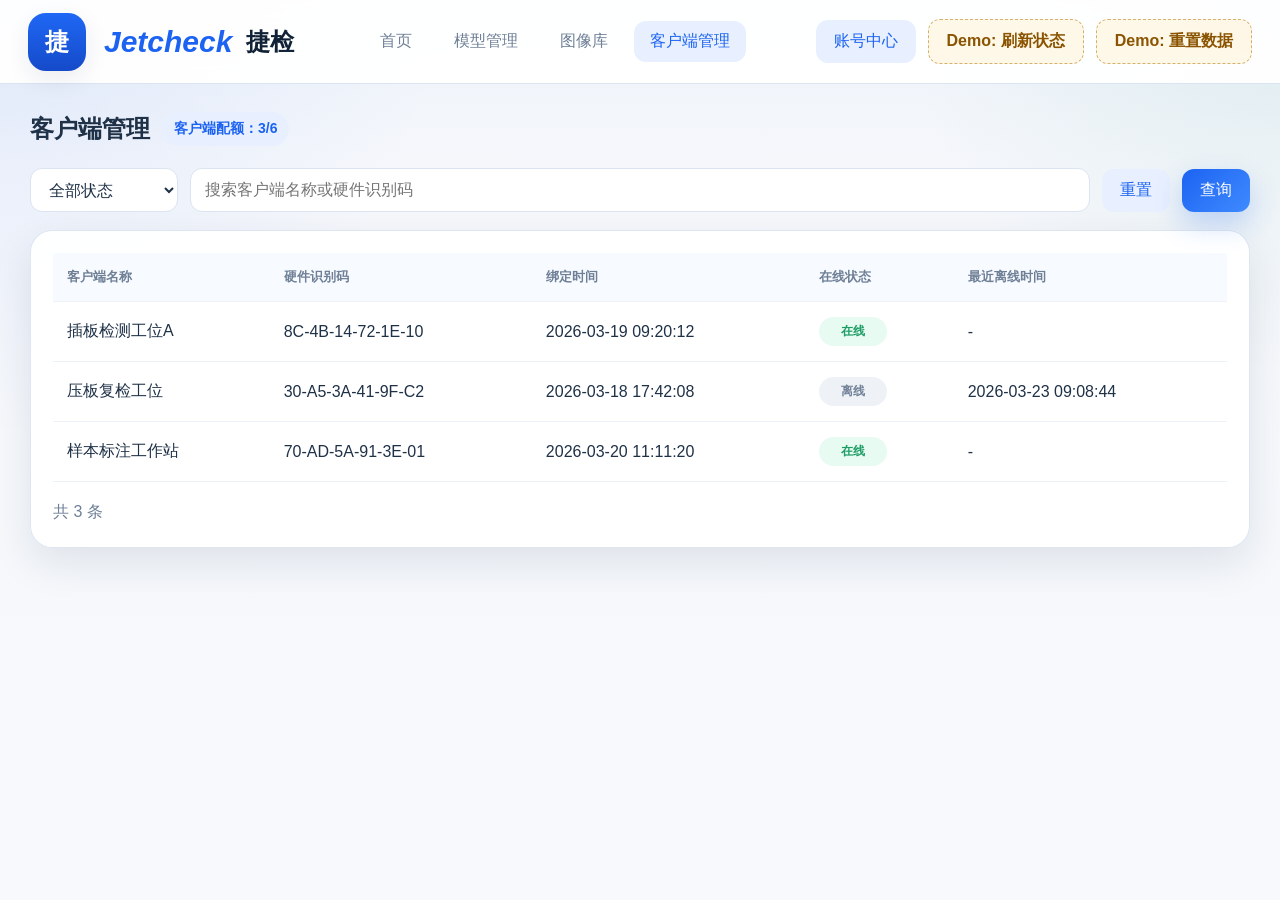
==== workspaces/product-v1_3-dev/demo/platform.html @ de79cc1e "init pages deploy" ====
<!DOCTYPE html>
<html lang="zh-CN">
  <head>
    <meta charset="UTF-8" />
    <meta name="viewport" content="width=device-width, initial-scale=1.0" />
    <title>JetCheck 平台端</title>
    <link rel="stylesheet" href="./styles.css" />
  </head>
  <body class="platform-body">
    <div class="app-shell platform-shell">
      <header class="platform-topbar">
        <div class="platform-topbar-left">
          <div class="platform-mark">捷</div>
          <div class="brand">
            <div class="brand-logo">Jetcheck</div>
            <div class="brand-name">捷检</div>
          </div>
        </div>
        <nav class="platform-main-nav">
          <button class="top-nav-item">首页</button>
          <button class="top-nav-item">模型管理</button>
          <button class="top-nav-item">图像库</button>
          <button class="top-nav-item is-active">客户端管理</button>
        </nav>
        <div class="topbar-actions">
          <button class="secondary-btn" id="openAccountCenterBtn">账号中心</button>
          <button class="demo-btn" id="refreshPlatformBtn">Demo: 刷新状态</button>
          <button class="demo-btn" id="resetPlatformDemo">Demo: 重置数据</button>
        </div>
      </header>

      <main class="platform-main">
        <section class="page-header">
          <div class="page-title-inline">
            <h1>客户端管理</h1>
            <span class="inline-metric" id="platformQuotaText">客户端配额：0/0</span>
          </div>
        </section>

        <div id="platformStatusBanner"></div>

        <div class="toolbar-row toolbar-row-wrap">
          <div class="toolbar-left">
            <select id="platformStatusFilter">
              <option value="all">全部状态</option>
              <option value="在线">在线</option>
              <option value="离线">离线</option>
            </select>
            <input id="platformKeywordInput" type="text" placeholder="搜索客户端名称或硬件识别码" />
          </div>
          <div class="toolbar-right">
            <button class="secondary-btn" id="resetPlatformFilters">重置</button>
            <button class="primary-btn" id="runPlatformFilters">查询</button>
          </div>
        </div>

        <div class="card">
          <table>
            <thead>
              <tr>
                <th>客户端名称</th>
                <th>硬件识别码</th>
                <th>绑定时间</th>
                <th>在线状态</th>
                <th>最近离线时间</th>
              </tr>
            </thead>
            <tbody id="platformClientTableBody"></tbody>
          </table>
          <div class="empty-state" id="platformClientEmpty" hidden>没有符合当前筛选条件的客户端记录</div>
          <div class="table-footer">
            <span class="muted" id="platformPaginationText">共 0 条</span>
          </div>
        </div>
      </main>
    </div>

    <div class="modal-backdrop" id="platformModalBackdrop" hidden></div>

    <div class="modal" id="accountCenterModal" hidden>
      <div class="modal-header">
        <h3>账号中心</h3>
        <button class="icon-btn" id="closeAccountCenterModal">×</button>
      </div>
      <div class="modal-body">
        <div class="card">
          <div class="section-head section-head-tight">
            <div>
              <h4>账号信息</h4>
            </div>
          </div>
          <div class="form-grid double-column">
            <label class="field">
              <span>登录手机号</span>
              <input id="accountMobileInput" type="text" placeholder="请输入手机号" />
            </label>
            <label class="field">
              <span>联系人</span>
              <input id="accountContactNameInput" type="text" placeholder="请输入联系人姓名" />
            </label>
          </div>
          <div class="divider"></div>
          <div class="form-grid single-column">
            <label class="field">
              <span>登录密码</span>
              <input id="accountPasswordInput" type="text" placeholder="请输入登录密码" />
            </label>
          </div>
        </div>

        <div class="card">
          <div class="section-head section-head-tight">
            <div>
              <h4>企业信息</h4>
            </div>
          </div>
          <div class="form-grid single-column">
            <label class="field">
              <span>企业名称</span>
              <input id="accountCompanyNameInput" type="text" placeholder="请输入企业名称" />
            </label>
          </div>
        </div>
      </div>
      <div class="modal-footer">
        <button class="secondary-btn" id="cancelAccountCenterBtn">取消</button>
        <button class="primary-btn" id="saveAccountCenterBtn">保存</button>
      </div>
    </div>

    <div class="toast-stack" id="toastStack"></div>

    <script src="./shared.js"></script>
    <script src="./platform.js"></script>
  </body>
</html>
---- workspaces/product-v1_3-dev/demo/styles.css ----
:root {
  --bg: #f4f7fb;
  --bg-soft: #eef3fb;
  --panel: #ffffff;
  --panel-soft: #f8fbff;
  --line: #dbe4f0;
  --line-strong: #c8d4e5;
  --text: #1f3147;
  --muted: #6e7f96;
  --primary: #1c63f2;
  --primary-dark: #1449c8;
  --primary-soft: #e8f0ff;
  --success: #1f9d67;
  --success-soft: #e8fbf2;
  --warning: #d38a1f;
  --warning-soft: #fff5e5;
  --danger: #d84d3a;
  --danger-soft: #fff0eb;
  --ink-strong: #112136;
  --shadow-lg: 0 28px 72px rgba(21, 39, 70, 0.14);
  --shadow-md: 0 16px 40px rgba(21, 39, 70, 0.1);
  --shadow-sm: 0 8px 24px rgba(21, 39, 70, 0.08);
  --radius-xl: 28px;
  --radius-lg: 22px;
  --radius-md: 16px;
  --radius-sm: 12px;
  --transition: 0.18s ease;
  font-family: "PingFang SC", "Microsoft YaHei", "Source Han Sans SC", sans-serif;
}

* {
  box-sizing: border-box;
}

html,
body {
  margin: 0;
  min-height: 100%;
}

body {
  color: var(--text);
  background:
    radial-gradient(circle at top left, rgba(28, 99, 242, 0.08), transparent 28%),
    radial-gradient(circle at top right, rgba(18, 140, 120, 0.08), transparent 24%),
    linear-gradient(180deg, #edf3fa 0%, #f5f7fb 18%, #f7f9fc 100%);
}

button,
input,
select,
textarea {
  font: inherit;
}

button {
  transition: transform var(--transition), box-shadow var(--transition), opacity var(--transition), border-color var(--transition), background var(--transition);
}

button:not([disabled]) {
  cursor: pointer;
}

button:not([disabled]):hover {
  transform: translateY(-1px);
}

input,
select,
textarea {
  width: 100%;
  border: 1px solid var(--line);
  border-radius: var(--radius-sm);
  background: var(--panel);
  color: var(--text);
}

input[type="checkbox"],
input[type="radio"] {
  width: auto;
  height: auto;
}

input,
select {
  height: 44px;
  padding: 0 14px;
}

textarea {
  min-height: 110px;
  padding: 12px 14px;
  resize: vertical;
}

a {
  color: inherit;
}

h1,
h2,
h3,
h4,
p {
  margin: 0;
}

table {
  width: 100%;
  border-collapse: collapse;
}

th,
td {
  text-align: left;
  padding: 15px 14px;
  border-bottom: 1px solid #edf2f8;
  vertical-align: middle;
}

thead th {
  color: var(--muted);
  background: #f7faff;
  font-size: 13px;
  font-weight: 700;
}

[hidden] {
  display: none !important;
}

.client-body,
.platform-body {
  min-height: 100vh;
}

.muted,
.helper-text,
.page-desc,
.hero-desc {
  color: var(--muted);
  line-height: 1.7;
}

.eyebrow {
  margin-bottom: 8px;
  color: var(--primary);
  font-size: 12px;
  font-weight: 800;
  letter-spacing: 0.12em;
  text-transform: uppercase;
}

.eyebrow-light {
  color: rgba(255, 255, 255, 0.76);
}

.brand {
  display: flex;
  align-items: center;
  gap: 14px;
}

.brand-logo {
  font-size: 30px;
  font-style: italic;
  font-weight: 800;
  color: var(--primary);
}

.brand-name {
  font-size: 24px;
  font-weight: 800;
  color: var(--ink-strong);
}

.brand-light .brand-logo,
.brand-light .brand-name {
  color: #fff;
}

.primary-btn,
.secondary-btn,
.ghost-btn,
.demo-btn,
.danger-btn,
.status-pill,
.top-nav-item,
.nav-item,
.sub-tab,
.settings-tab,
.wizard-step,
.tool-action-btn,
.table-btn {
  border: none;
  border-radius: var(--radius-sm);
}

.primary-btn,
.secondary-btn,
.ghost-btn,
.demo-btn,
.danger-btn,
.status-pill {
  padding: 11px 18px;
}

.primary-btn {
  color: #fff;
  background: linear-gradient(135deg, var(--primary) 0%, #3f8bff 100%);
  box-shadow: 0 12px 28px rgba(28, 99, 242, 0.24);
}

.secondary-btn {
  color: var(--primary);
  background: var(--primary-soft);
}

.ghost-btn {
  color: var(--text);
  background: transparent;
  border: 1px solid var(--line);
}

.demo-btn {
  color: #8a5400;
  background: rgba(255, 205, 92, 0.14);
  border: 1px dashed rgba(186, 126, 16, 0.58);
  font-weight: 700;
  box-shadow: none;
  white-space: nowrap;
}

.ghost-btn-light {
  color: #fff;
  border-color: rgba(255, 255, 255, 0.22);
  background: rgba(255, 255, 255, 0.08);
}

.danger-btn {
  color: var(--danger);
  background: var(--danger-soft);
}

.status-pill {
  color: var(--text);
  background: #fff;
  box-shadow: var(--shadow-sm);
}

.primary-btn[disabled],
.secondary-btn[disabled],
.ghost-btn[disabled],
.demo-btn[disabled],
.danger-btn[disabled],
.status-pill[disabled],
.tool-action-btn[disabled],
.table-btn[disabled] {
  opacity: 0.48;
  transform: none;
  cursor: not-allowed;
  box-shadow: none;
}

.app-shell {
  min-height: 100vh;
}

.workspace-layout {
  display: grid;
  grid-template-columns: 132px minmax(0, 1fr);
  min-height: calc(100vh - 84px);
}

.sidebar {
  padding: 26px 14px;
  display: flex;
  flex-direction: column;
  gap: 12px;
}

.client-sidebar {
  background: linear-gradient(180deg, #153f97 0%, #1d56c9 60%, #1e64f2 100%);
}

.sidebar-demo-panel {
  display: flex;
  flex-direction: column;
  gap: 10px;
  margin-top: auto;
  padding-top: 18px;
  border-top: 1px dashed rgba(255, 255, 255, 0.18);
}

.sidebar-demo-panel .demo-btn {
  width: 100%;
  padding: 10px 12px;
  font-size: 12px;
  line-height: 1.4;
  text-align: left;
  white-space: normal;
}

.nav-item {
  padding: 16px 12px;
  text-align: center;
  font-weight: 700;
  color: rgba(255, 255, 255, 0.85);
  background: rgba(255, 255, 255, 0.08);
}

.nav-item.is-active {
  background: #fff;
  color: var(--primary);
  box-shadow: var(--shadow-sm);
}

.page-shell {
  padding: 30px 30px 36px;
  overflow: auto;
}

.page {
  display: none;
}

.page.is-active {
  display: block;
}

.page-header,
.section-head {
  display: flex;
  align-items: flex-start;
  justify-content: space-between;
  gap: 18px;
}

.page-header {
  margin-bottom: 22px;
}

.page-title-inline {
  display: flex;
  align-items: center;
  flex-wrap: wrap;
  gap: 12px;
}

.runtime-page-title {
  gap: 14px;
}

.runtime-page-title h1 {
  margin: 0;
}

.runtime-mode-text {
  font-size: 14px;
  font-weight: 700;
  color: var(--muted);
}

.section-head {
  margin-bottom: 18px;
}

.section-head-tight {
  margin-bottom: 14px;
}

.toolbar-row,
.toolbar-left,
.toolbar-right,
.topbar-actions,
.wizard-footer,
.wizard-footer-right,
.login-actions {
  display: flex;
  gap: 12px;
  align-items: center;
}

.toolbar-row {
  justify-content: space-between;
  margin-bottom: 18px;
}

.toolbar-row-wrap {
  flex-wrap: wrap;
}

.toolbar-range {
  display: flex;
  align-items: center;
  gap: 8px;
  flex: 0 1 auto;
}

.toolbar-range span {
  color: var(--muted);
  font-size: 14px;
  white-space: nowrap;
}

.toolbar-left,
.toolbar-right {
  flex-wrap: wrap;
  min-width: 0;
}

.toolbar-left {
  flex: 1 1 auto;
}

.toolbar-right {
  flex: 0 0 auto;
}

.toolbar-left input,
.toolbar-left select {
  min-width: 0;
  flex: 0 1 152px;
}

.toolbar-right button {
  white-space: nowrap;
}

#platformKeywordInput,
#cameraKeywordInput,
#recordKeywordInput,
#recordStartTimeInput,
#recordEndTimeInput,
#cameraDiscoveryKeyword,
#localModelKeywordFilter,
#selectorModelKeywordFilter,
#cloudModelKeywordFilter {
  flex: 1 1 220px;
  min-width: 180px;
}

#recordStartTimeInput,
#recordEndTimeInput {
  flex: 0 1 196px;
  min-width: 196px;
}

#platformStatusFilter,
#cameraVendorFilter,
#recordToolFilter,
#recordBusinessFilter,
#recordSuspiciousFilter,
#localSceneFilter,
#cloudSceneFilter {
  flex: 0 1 148px;
}

.card {
  padding: 22px;
  border: 1px solid rgba(219, 228, 240, 0.92);
  border-radius: var(--radius-lg);
  background: rgba(255, 255, 255, 0.94);
  box-shadow: var(--shadow-md);
}

.capture-config-card {
  max-width: 860px;
}

.capture-action-row {
  margin-top: 18px;
  display: flex;
  justify-content: flex-end;
}

.capture-runtime-card {
  min-height: 420px;
}

.summary-grid {
  display: grid;
  grid-template-columns: repeat(2, minmax(0, 1fr));
  gap: 16px;
  margin-bottom: 18px;
}

.summary-card {
  padding: 18px 20px;
  display: flex;
  flex-direction: column;
  gap: 18px;
  min-height: 156px;
  border-radius: 20px;
  background: linear-gradient(135deg, #f7fbff 0%, #ffffff 100%);
  border: 1px solid #d9e4f5;
  box-shadow: var(--shadow-sm);
}

.summary-card-body {
  display: flex;
  flex-direction: column;
}

.summary-label {
  display: block;
  margin-bottom: 10px;
  color: var(--muted);
  font-size: 13px;
}

.summary-value {
  display: block;
  font-size: 30px;
  font-weight: 800;
  color: var(--ink-strong);
}

.summary-meta {
  display: block;
  margin-top: 8px;
  color: var(--muted);
  font-size: 13px;
  line-height: 1.6;
}

.summary-card-actions {
  margin-top: auto;
  display: flex;
  justify-content: flex-end;
}

.summary-action-btn {
  padding: 10px 16px;
}

.banner {
  padding: 14px 16px;
  border-radius: var(--radius-md);
  border: 1px solid transparent;
  line-height: 1.7;
}

.banner + .banner {
  margin-top: 10px;
}

.banner-neutral {
  color: var(--text);
  background: #f3f6fb;
  border-color: #dde5f0;
}

.banner-warning {
  color: var(--warning);
  background: var(--warning-soft);
  border-color: #f4dab2;
}

.banner-danger {
  color: var(--danger);
  background: var(--danger-soft);
  border-color: #f4cfc7;
}

.banner-success {
  color: var(--success);
  background: var(--success-soft);
  border-color: #bfe8d4;
}

.banner-primary {
  color: var(--primary);
  background: var(--primary-soft);
  border-color: #c8dafc;
}

.meta-list {
  display: grid;
  grid-template-columns: 140px 1fr;
  row-gap: 12px;
  column-gap: 16px;
}

.compact-meta {
  margin-top: 22px;
  grid-template-columns: 100px 1fr;
}

.field {
  display: flex;
  flex-direction: column;
  gap: 8px;
}

.field > span {
  font-size: 14px;
  font-weight: 700;
}

.form-grid {
  display: grid;
  gap: 16px 18px;
}

.single-column {
  grid-template-columns: 1fr;
}

.double-column {
  grid-template-columns: repeat(2, minmax(0, 1fr));
}

.error-text {
  color: var(--danger);
  line-height: 1.6;
}

.divider {
  height: 1px;
  margin: 18px 0;
  background: #edf2f8;
}

.empty-state {
  padding: 40px 18px;
  text-align: center;
  color: var(--muted);
  line-height: 1.7;
}

.table-footer {
  display: flex;
  align-items: center;
  justify-content: space-between;
  gap: 12px;
  padding-top: 16px;
}

.pagination-summary {
  color: var(--muted);
}

.pagination-controls {
  display: flex;
  align-items: center;
  justify-content: flex-end;
  flex-wrap: wrap;
  gap: 8px;
}

.page-btn {
  appearance: none;
  min-width: 38px;
  height: 38px;
  padding: 0 12px;
  border: 1px solid #d8e2ef;
  border-radius: 12px;
  background: #fff;
  color: var(--text);
  font-weight: 700;
  cursor: pointer;
}

.page-btn:hover:not(:disabled) {
  border-color: #b8cceb;
  background: #f6f9ff;
}

.page-btn.is-active {
  border-color: rgba(28, 99, 242, 0.28);
  background: #edf4ff;
  color: var(--primary);
}

.page-btn:disabled {
  color: #9aacbf;
  background: #f5f7fb;
  cursor: not-allowed;
}

.pagination-ellipsis {
  color: var(--muted);
  padding: 0 4px;
}

.status-badge {
  display: inline-flex;
  align-items: center;
  justify-content: center;
  gap: 6px;
  min-width: 68px;
  padding: 6px 12px;
  border-radius: 999px;
  font-size: 12px;
  font-weight: 800;
  background: #eef3fb;
  color: var(--text);
}

.reference-status {
  font-size: 13px;
  font-weight: 700;
}

.reference-status.is-referenced {
  color: var(--primary);
}

.reference-status.is-idle {
  color: var(--muted);
}

.status-online {
  color: var(--success);
  background: var(--success-soft);
}

.status-offline {
  color: #708097;
  background: #eef2f7;
}

.status-pending {
  color: var(--warning);
  background: var(--warning-soft);
}

.status-danger {
  color: var(--danger);
  background: var(--danger-soft);
}

.status-primary {
  color: var(--primary);
  background: var(--primary-soft);
}

.login-shell {
  display: grid;
  grid-template-columns: minmax(0, 1.3fr) 460px;
  min-height: 100vh;
}

.login-hero {
  padding: 54px 56px;
  display: flex;
  flex-direction: column;
  gap: 46px;
  color: #fff;
  background:
    radial-gradient(circle at 18% 18%, rgba(255, 255, 255, 0.12), transparent 26%),
    radial-gradient(circle at 78% 28%, rgba(80, 196, 168, 0.22), transparent 24%),
    linear-gradient(135deg, #132f72 0%, #1951bb 48%, #1f74f0 100%);
}

.login-copy {
  max-width: 720px;
  margin-top: auto;
}

.demo-panel-label {
  font-size: 12px;
  font-weight: 800;
  letter-spacing: 0.08em;
}

.demo-panel-label-light {
  color: rgba(255, 255, 255, 0.76);
}

.login-demo-panel {
  display: flex;
  flex-direction: column;
  align-items: flex-start;
  gap: 12px;
  max-width: 220px;
}

.demo-btn.is-active {
  color: #fff0cf;
  background: rgba(255, 205, 92, 0.24);
  border-color: rgba(255, 218, 144, 0.76);
}

.login-panel {
  display: grid;
  place-items: center;
  padding: 28px;
}

.login-card {
  width: 100%;
  max-width: 380px;
  padding: 30px 28px;
  border-radius: var(--radius-xl);
  background: rgba(255, 255, 255, 0.96);
  box-shadow: var(--shadow-lg);
}

.login-card h2 {
  font-size: 36px;
}

.login-text-hint {
  margin: 14px 0 0;
  color: var(--muted);
  font-size: 14px;
  line-height: 1.6;
}

.client-topbar,
.platform-topbar {
  height: 84px;
  padding: 0 28px;
  display: flex;
  align-items: center;
  justify-content: space-between;
  gap: 18px;
}

.client-topbar {
  color: #fff;
  background: linear-gradient(90deg, #0f3e96 0%, #1851c6 42%, #1f74f0 100%);
  box-shadow: 0 12px 30px rgba(15, 61, 149, 0.22);
}

.client-topbar-main {
  min-width: 0;
  display: flex;
  align-items: center;
  gap: 18px;
  flex: 1 1 auto;
}

.client-topbar-alerts {
  min-width: 0;
  display: flex;
  align-items: center;
  gap: 8px;
  flex-wrap: wrap;
}

.client-topbar-alerts:empty {
  display: none;
}

.topbar-company {
  min-width: 0;
  margin-left: auto;
  color: rgba(255, 255, 255, 0.92);
  font-weight: 700;
  text-align: right;
  white-space: nowrap;
}

.topbar-inline-alert {
  display: inline-flex;
  align-items: center;
  gap: 10px;
  max-width: 360px;
  padding: 7px 12px;
  border-radius: 999px;
  font-size: 13px;
  font-weight: 700;
  line-height: 1.4;
  white-space: nowrap;
}

.topbar-inline-alert-action {
  padding: 0;
  border: none;
  background: transparent;
  color: inherit;
  font-size: 12px;
  font-weight: 800;
  text-decoration: underline;
  text-underline-offset: 2px;
  opacity: 0.92;
}

.topbar-inline-alert-warning {
  color: #ffe2a8;
  background: rgba(255, 191, 93, 0.18);
}

.topbar-inline-alert-danger {
  color: #ffd1c8;
  background: rgba(216, 77, 58, 0.2);
}

.topbar-inline-alert-neutral {
  color: rgba(255, 255, 255, 0.88);
  background: rgba(255, 255, 255, 0.12);
}

.client-network-status {
  display: inline-flex;
  align-items: center;
  gap: 8px;
  font-weight: 700;
  white-space: nowrap;
}

.client-network-status::before {
  content: "";
  width: 8px;
  height: 8px;
  border-radius: 50%;
  background: currentColor;
}

.client-network-status.is-online {
  color: #c9ffe2;
  background: transparent;
}

.client-network-status.is-offline {
  color: rgba(255, 255, 255, 0.7);
  background: transparent;
}

.topbar-icon-btn {
  width: 40px;
  height: 40px;
  display: grid;
  place-items: center;
  padding: 0;
  border: 1px solid rgba(255, 255, 255, 0.2);
  border-radius: 12px;
  color: #fff;
  background: rgba(255, 255, 255, 0.08);
}

.topbar-icon-btn svg {
  width: 18px;
  height: 18px;
  stroke: currentColor;
  stroke-width: 1.8;
  fill: none;
}

.client-topbar .demo-btn {
  color: #ffe5ab;
  background: rgba(255, 205, 92, 0.1);
  border-color: rgba(255, 205, 92, 0.46);
}

.platform-shell {
  background: transparent;
}

.platform-topbar {
  border-bottom: 1px solid rgba(215, 225, 240, 0.9);
  background: rgba(255, 255, 255, 0.94);
  backdrop-filter: blur(10px);
}

.platform-topbar-left {
  display: flex;
  align-items: center;
  gap: 18px;
}

.platform-mark {
  width: 58px;
  height: 58px;
  display: grid;
  place-items: center;
  border-radius: 18px;
  background: linear-gradient(180deg, #1f67f5 0%, #154ac9 100%);
  color: #fff;
  font-size: 24px;
  font-weight: 800;
  box-shadow: var(--shadow-sm);
}

.platform-main-nav {
  display: flex;
  align-items: center;
  gap: 10px;
}

.top-nav-item {
  padding: 10px 16px;
  color: var(--muted);
  background: transparent;
}

.top-nav-item.is-active {
  color: var(--primary);
  background: var(--primary-soft);
}

.platform-main {
  padding: 28px 30px 36px;
}

.inline-metric {
  display: inline-flex;
  align-items: center;
  padding: 8px 12px;
  border-radius: 999px;
  color: var(--primary);
  background: var(--primary-soft);
  font-size: 14px;
  font-weight: 700;
}

.section-head-actions {
  display: flex;
  align-items: center;
  gap: 10px;
}

.tool-card-grid {
  display: grid;
  grid-template-columns: repeat(3, minmax(0, 1fr));
  gap: 18px;
}

.tool-card {
  display: flex;
  flex-direction: column;
  position: relative;
  min-height: 220px;
  padding: 24px;
  color: #fff;
  border-radius: 24px;
  overflow: hidden;
  box-shadow: var(--shadow-md);
  text-decoration: none;
  cursor: pointer;
}

.tool-card::after {
  content: "";
  position: absolute;
  inset: auto -24px -30px auto;
  width: 150px;
  height: 150px;
  border-radius: 50%;
  background: rgba(255, 255, 255, 0.16);
}

.tone-blue {
  background: linear-gradient(135deg, #2b84ff 0%, #63aaff 100%);
}

.tone-green {
  background: linear-gradient(135deg, #28a869 0%, #56cb8c 100%);
}

.tone-orange {
  background: linear-gradient(135deg, #ff9832 0%, #ffbf63 100%);
}

.tone-gray {
  color: #fff;
  background: linear-gradient(135deg, #5d7089 0%, #8498b2 100%);
}

.tool-card-top,
.tool-card-actions,
.subresult-item,
.builder-item,
.cloud-model-card,
.cloud-version-row,
.record-sub-card,
.camera-row-actions {
  display: flex;
  align-items: flex-start;
  justify-content: space-between;
  gap: 12px;
}

.tool-card-top {
  position: relative;
  z-index: 1;
  justify-content: flex-end;
}

.tool-card h3 {
  position: relative;
  z-index: 1;
  margin-top: 18px;
  font-size: 24px;
}

.tool-card-actions {
  position: relative;
  z-index: 1;
  margin-top: auto;
  justify-content: flex-end;
}

.tool-card-runtime-row {
  position: relative;
  z-index: 1;
  margin-top: auto;
  display: flex;
  align-items: center;
}

.tool-card-runtime-state {
  display: inline-flex;
  align-items: center;
  gap: 8px;
  font-size: 13px;
  font-weight: 800;
  color: rgba(255, 255, 255, 0.92);
}

.tool-card-runtime-state::before {
  content: "";
  width: 8px;
  height: 8px;
  border-radius: 50%;
  background: currentColor;
  box-shadow: 0 0 0 6px rgba(255, 255, 255, 0.12);
}

.tone-gray .tool-card-runtime-state {
  color: #d8ffea;
}

.tool-action-btn,
.table-btn {
  padding: 8px 12px;
  font-size: 13px;
  font-weight: 700;
  color: var(--text);
  background: rgba(255, 255, 255, 0.16);
}

.tone-gray .tool-action-btn {
  background: rgba(255, 255, 255, 0.2);
  color: #fff;
}

.table-btn {
  background: #eff4fb;
}

.table-btn-danger {
  color: var(--danger);
  background: var(--danger-soft);
}

.table-btn-primary {
  color: var(--primary);
  background: var(--primary-soft);
}

.table-btn-neutral {
  color: var(--text);
  background: #f1f4f8;
}

.row-selected td {
  background: #edf4ff;
}

.tool-create-card {
  display: grid;
  place-items: center;
  min-height: 220px;
  border-radius: 24px;
  color: var(--primary);
  background: linear-gradient(135deg, #f8fbff 0%, #ffffff 100%);
  border: 2px dashed #d2deef;
  box-shadow: none;
  font-size: 22px;
  font-weight: 800;
}

.wizard-steps {
  display: grid;
  grid-template-columns: repeat(3, minmax(0, 1fr));
  gap: 12px;
  margin-bottom: 18px;
}

.wizard-step {
  padding: 14px 16px;
  color: var(--muted);
  background: #f2f5fa;
  font-weight: 800;
}

.wizard-step.is-active {
  color: var(--primary);
  background: var(--primary-soft);
  box-shadow: inset 0 0 0 1px rgba(28, 99, 242, 0.12);
}

.wizard-step.is-invalid {
  position: relative;
  color: var(--danger);
  background: #fff2ef;
  box-shadow: inset 0 0 0 1px rgba(208, 70, 53, 0.22);
}

.wizard-step.is-invalid::after {
  content: "!";
  position: absolute;
  top: 8px;
  right: 10px;
  width: 16px;
  height: 16px;
  border-radius: 999px;
  display: grid;
  place-items: center;
  color: #fff;
  font-size: 12px;
  font-weight: 800;
  background: var(--danger);
}

.wizard-step.is-active.is-invalid {
  color: var(--danger);
  background: #ffe9e4;
  box-shadow: inset 0 0 0 1px rgba(208, 70, 53, 0.28);
}

.builder-body {
  min-height: 360px;
}

.builder-list {
  display: flex;
  flex-direction: column;
  gap: 16px;
}

.builder-item {
  gap: 16px;
  padding: 18px;
  border-radius: 18px;
  border: 1px solid #dde7f2;
  background: #fbfdff;
}

.builder-thumb {
  flex: 0 0 160px;
}

.builder-thumb-sample {
  display: flex;
  align-items: stretch;
}

.sample-preview-frame {
  position: relative;
  min-height: 180px;
  overflow: hidden;
  border-radius: 16px;
  border: 1px solid #d9e4f1;
  background: #f7fbff;
}

.sample-preview-frame.is-compact {
  min-height: 120px;
  width: 100%;
}

.sample-preview-frame img {
  width: 100%;
  height: 100%;
  display: block;
  object-fit: cover;
}

.sample-preview-frame.is-placeholder {
  display: flex;
  align-items: center;
  justify-content: center;
  padding: 18px;
  color: var(--muted);
  text-align: center;
  background:
    linear-gradient(180deg, rgba(255, 255, 255, 0.2), rgba(255, 255, 255, 0.08)),
    linear-gradient(135deg, #101a28 0%, #19273d 100%);
}

.sample-preview-grid {
  position: absolute;
  inset: 0;
  background-image:
    linear-gradient(rgba(92, 255, 188, 0.12) 1px, transparent 1px),
    linear-gradient(90deg, rgba(92, 255, 188, 0.12) 1px, transparent 1px);
  background-size: 28px 28px;
  opacity: 0.55;
}

.sample-preview-frame span {
  position: relative;
  z-index: 1;
}

.builder-item-main {
  min-width: 0;
  flex: 1;
}

.builder-item-title {
  display: flex;
  align-items: center;
  gap: 10px;
  margin-bottom: 10px;
}

.builder-item-title strong {
  font-size: 16px;
}

.chip {
  display: inline-flex;
  align-items: center;
  padding: 5px 10px;
  border-radius: 999px;
  background: var(--primary-soft);
  color: var(--primary);
  font-size: 12px;
  font-weight: 800;
}

.builder-meta {
  display: flex;
  flex-wrap: wrap;
  gap: 10px 16px;
  color: var(--muted);
  line-height: 1.7;
}

.builder-actions {
  display: flex;
  align-items: center;
  gap: 10px;
}

.config-error-mark {
  width: 18px;
  height: 18px;
  border-radius: 999px;
  display: grid;
  place-items: center;
  color: #fff;
  font-size: 12px;
  font-weight: 800;
  background: var(--danger);
}

.selection-list {
  display: flex;
  flex-direction: column;
  gap: 12px;
}

.selection-item {
  display: flex;
  align-items: center;
  justify-content: space-between;
  gap: 16px;
  padding: 14px 16px;
  border-radius: 16px;
  border: 1px solid #dde7f2;
  background: #fbfdff;
  cursor: pointer;
}

.selection-item-copy {
  min-width: 0;
  flex: 1;
}

.selection-item-copy strong {
  display: block;
  margin-bottom: 6px;
}

.selection-item-copy p {
  color: var(--muted);
  line-height: 1.6;
}

.selection-item-check {
  flex: 0 0 auto;
  width: 18px;
  height: 18px;
  accent-color: var(--primary);
}

.model-picker-row {
  display: grid;
  grid-template-columns: minmax(0, 1fr) 160px;
  gap: 12px;
  align-items: center;
}

.model-picker-value {
  min-height: 44px;
  display: flex;
  align-items: center;
  padding: 0 14px;
  border: 1px solid var(--line);
  border-radius: var(--radius-sm);
  color: var(--text);
  background: #fbfdff;
}

.builder-sample-card {
  display: flex;
  flex-direction: column;
  gap: 14px;
}

.builder-sample-preview {
  display: flex;
  flex-direction: column;
  gap: 10px;
}

.roi-editor-layout {
  display: flex;
  flex-direction: column;
  gap: 14px;
}

.roi-toolbar {
  display: flex;
  flex-wrap: wrap;
  gap: 10px;
}

.roi-toolbar-group {
  display: flex;
  flex-wrap: wrap;
  gap: 10px;
}

.roi-editor-content {
  display: grid;
  grid-template-columns: minmax(0, 1.2fr) minmax(280px, 0.8fr);
  gap: 16px;
}

.roi-stage-card,
.roi-region-card {
  height: 100%;
}

.roi-stage-shell {
  min-height: 420px;
}

.roi-stage {
  position: relative;
  min-height: 420px;
  height: 100%;
  border-radius: 18px;
  border: 1px solid #d9e4f1;
  background: #f7fbff;
  overflow: hidden;
}

.roi-stage-surface {
  position: relative;
  width: 100%;
  height: 100%;
  min-height: 420px;
  user-select: none;
  cursor: crosshair;
}

.roi-stage-surface img {
  width: 100%;
  height: 100%;
  object-fit: contain;
  display: block;
  background: #0f1724;
}

.roi-stage-surface.is-placeholder {
  cursor: default;
}

.roi-stage-surface.is-placeholder .sample-preview-frame {
  height: 100%;
}

.roi-overlay-layer {
  position: absolute;
  inset: 0;
}

.roi-box {
  position: absolute;
  border: 2px solid #62ffbc;
  background: rgba(98, 255, 188, 0.12);
  border-radius: 12px;
}

.roi-box.is-ignore {
  border-color: #ff8b5c;
  background: rgba(255, 139, 92, 0.14);
}

.roi-box.is-draft {
  border-style: dashed;
}

.roi-box span {
  position: absolute;
  top: 8px;
  left: 8px;
  padding: 3px 8px;
  border-radius: 999px;
  color: #fff;
  font-size: 12px;
  font-weight: 800;
  background: rgba(15, 23, 36, 0.84);
}

.roi-region-list {
  display: flex;
  flex-direction: column;
  gap: 12px;
}

.roi-region-item {
  display: flex;
  align-items: center;
  justify-content: space-between;
  gap: 12px;
  padding: 14px 16px;
  border-radius: 16px;
  border: 1px solid #dde7f2;
  background: #fbfdff;
}

.roi-region-item p {
  margin-top: 4px;
  color: var(--muted);
}

.detect-process-group-list {
  display: flex;
  flex-direction: column;
  gap: 16px;
}

.detect-process-group {
  padding: 16px;
  border-radius: 18px;
  border: 1px solid #dde7f2;
  background: #fbfdff;
}

.detect-process-group-title {
  display: flex;
  align-items: center;
  gap: 12px;
  margin-bottom: 10px;
}

.builder-empty-compact {
  min-height: 0;
  padding: 16px;
}

.detect-selection-list {
  gap: 8px;
}

.detect-selection-item {
  padding: 10px 12px;
  border-radius: 14px;
}

.detect-selection-item .selection-item-copy strong {
  margin-bottom: 2px;
}

.detect-selection-item .selection-item-copy p {
  font-size: 13px;
  line-height: 1.5;
}

.detect-selection-item .selection-item-check {
  width: 20px;
  height: 20px;
}

.detect-selection-item.is-selected {
  border-color: rgba(28, 99, 242, 0.38);
  background: #edf4ff;
  box-shadow: inset 0 0 0 1px rgba(28, 99, 242, 0.08);
}

.builder-empty {
  padding: 28px 20px;
  border: 1px dashed #d8e2ef;
  border-radius: 18px;
  text-align: center;
  color: var(--muted);
  background: #fbfdff;
}

.wizard-footer {
  justify-content: space-between;
  margin-top: 18px;
}

.runtime-grid,
.grid-two,
.settings-layout,
.records-layout {
  display: grid;
  gap: 18px;
}

.runtime-grid {
  grid-template-columns: 320px minmax(0, 1fr) 340px;
  height: calc(100vh - 260px);
  min-height: 0;
  align-items: stretch;
}

#toolRuntimePanel {
  display: flex;
  flex-direction: column;
  min-height: 0;
}

#toolRuntimePanel .runtime-grid {
  flex: 1;
}

.grid-two {
  grid-template-columns: repeat(2, minmax(0, 1fr));
}

.settings-layout {
  grid-template-columns: 220px minmax(0, 1fr);
}

.records-layout {
  grid-template-columns: 1.2fr 1fr;
}

.runtime-left-stack,
.runtime-side-stack {
  display: grid;
  gap: 18px;
  min-height: 0;
}

.runtime-left-stack {
  grid-template-rows: minmax(0, 1fr) minmax(0, 0.62fr);
}

.runtime-side-stack {
  grid-template-rows: repeat(2, minmax(0, 1fr));
}

.runtime-image-card,
.runtime-image-list-card {
  min-height: 0;
  display: flex;
  flex-direction: column;
  overflow: hidden;
}

.runtime-image-main-card {
  min-height: 0;
}

.runtime-primary-card {
  min-height: 0;
  display: flex;
  flex-direction: column;
}

.runtime-tag-card,
.runtime-camera-card {
  min-height: 0;
  display: flex;
  flex-direction: column;
  overflow: hidden;
}

.runtime-stage-shell {
  position: relative;
  flex: 1;
  min-height: 0;
}

.runtime-result-value {
  margin: 22px 0 18px;
  font-size: 64px;
  font-weight: 800;
  line-height: 1;
}

.runtime-cycle-line {
  display: flex;
  align-items: baseline;
  justify-content: space-between;
  gap: 16px;
  padding-top: 14px;
  border-top: 1px solid #edf2f8;
}

.runtime-cycle-line span {
  color: var(--muted);
}

.runtime-cycle-line strong {
  white-space: nowrap;
  font-size: 20px;
}

.runtime-camera-info {
  display: flex;
  flex-direction: column;
  gap: 16px;
}

.runtime-tag-panel {
  display: flex;
  flex-direction: column;
  gap: 14px;
  min-height: 0;
}

.runtime-tag-list {
  display: flex;
  flex-wrap: wrap;
  gap: 10px;
  min-height: 38px;
  align-content: flex-start;
  overflow: auto;
}

.runtime-tag-list.is-empty {
  align-items: center;
}

.runtime-tag-empty {
  color: var(--muted);
}

.runtime-tag-chip {
  display: inline-flex;
  align-items: center;
  gap: 8px;
  padding: 8px 12px;
  border-radius: 999px;
  background: #edf4ff;
  color: var(--primary);
  font-weight: 700;
}

.runtime-tag-remove {
  width: 20px;
  height: 20px;
  min-width: 20px;
  padding: 0;
  border-radius: 999px;
  color: var(--primary);
  background: rgba(63, 126, 255, 0.14);
}

.runtime-tag-editor {
  display: grid;
  grid-template-columns: minmax(0, 1fr) auto;
  gap: 10px;
}

.runtime-tag-editor input {
  min-width: 0;
}

#runtimeTagInfo,
#runtimeCameraInfo {
  min-height: 0;
  overflow: auto;
  padding-right: 4px;
}

.runtime-camera-main {
  display: flex;
  align-items: center;
  justify-content: space-between;
  gap: 12px;
}

.runtime-camera-main strong {
  font-size: 18px;
}

.runtime-camera-meta {
  display: grid;
  grid-template-columns: 72px 1fr;
  gap: 10px 14px;
}

.runtime-camera-empty {
  padding: 16px;
  border-radius: 16px;
  background: #fbfdff;
  border: 1px dashed #d8e2ef;
  color: var(--muted);
}

.runtime-image-toolbar {
  display: flex;
  align-items: center;
  gap: 10px;
}

.subresult-list {
  display: flex;
  flex-direction: column;
  gap: 12px;
}

.subresult-item {
  padding: 14px 16px;
  border-radius: 16px;
  border: 1px solid #dde7f2;
  background: #fbfdff;
}

.subresult-item.is-active {
  border-color: rgba(28, 99, 242, 0.28);
  background: #edf4ff;
}

.subresult-main {
  min-width: 0;
  flex: 1;
}

.subresult-main strong {
  display: block;
  margin-bottom: 6px;
}

.subresult-main p {
  color: var(--muted);
  line-height: 1.6;
}

.subresult-actions {
  display: flex;
  gap: 10px;
  align-items: center;
}

.inspection-stage {
  position: relative;
  min-height: 280px;
  overflow: hidden;
  border-radius: 18px;
  background:
    linear-gradient(180deg, rgba(255, 255, 255, 0.03), rgba(255, 255, 255, 0.01)),
    linear-gradient(135deg, #101a28 0%, #19273d 100%);
}

.inspection-stage-compact {
  min-height: 240px;
  margin-top: 12px;
}

.runtime-image-stage {
  min-height: min(62vh, 620px);
}

.runtime-image-stage-empty {
  display: flex;
  align-items: center;
  justify-content: center;
}

.runtime-image-result-list {
  display: flex;
  flex-direction: column;
  gap: 12px;
  min-height: 0;
  overflow: auto;
  padding-right: 4px;
}

.runtime-image-result-item {
  display: grid;
  grid-template-columns: minmax(0, 1fr) auto;
  gap: 10px;
  align-items: center;
  padding: 10px 12px;
  border: 1px solid #dde7f2;
  border-radius: 18px;
  background: #fbfdff;
}

.runtime-image-result-item.is-active {
  border-color: rgba(28, 99, 242, 0.24);
  background: #edf4ff;
  box-shadow: 0 0 0 3px rgba(63, 126, 255, 0.08);
}

.runtime-image-result-main {
  appearance: none;
  display: flex;
  align-items: center;
  justify-content: space-between;
  gap: 12px;
  padding: 0;
  border: none;
  background: transparent;
  text-align: left;
  cursor: pointer;
}

.runtime-image-result-copy {
  min-width: 0;
}

.runtime-image-result-copy strong {
  display: block;
}

.runtime-source-stage {
  min-height: min(62vh, 620px);
}

.runtime-source-stage-shell {
  position: absolute;
  inset: 18px;
  display: flex;
  align-items: center;
  justify-content: center;
}

.runtime-source-canvas {
  position: relative;
  width: 100%;
  max-width: 100%;
  max-height: 100%;
  aspect-ratio: var(--runtime-source-aspect, 4 / 3);
  border-radius: 14px;
  overflow: hidden;
  background-color: #111b29;
}

.runtime-source-canvas.has-source {
  background-image: var(--runtime-source-image);
  background-repeat: no-repeat;
  background-position: center;
  background-size: contain;
}

.runtime-source-canvas.is-fallback {
  background:
    radial-gradient(circle at 22% 32%, rgba(244, 247, 252, 0.9) 0 10%, rgba(166, 175, 187, 0.88) 11% 18%, rgba(48, 55, 67, 0.92) 19% 27%, transparent 28%),
    radial-gradient(circle at 68% 48%, rgba(244, 247, 252, 0.92) 0 12%, rgba(166, 175, 187, 0.9) 13% 20%, rgba(48, 55, 67, 0.94) 21% 31%, transparent 32%),
    linear-gradient(180deg, #101a28 0%, #1a2942 100%);
}

.runtime-source-grid {
  position: absolute;
  inset: 0;
  background:
    linear-gradient(90deg, rgba(104, 198, 255, 0.08) 1px, transparent 1px),
    linear-gradient(0deg, rgba(104, 198, 255, 0.08) 1px, transparent 1px);
  background-size: 42px 42px;
}

.runtime-mapped-layer {
  position: absolute;
  inset: 0;
}

.runtime-mapped-result {
  position: absolute;
  border: 2px solid rgba(124, 233, 198, 0.96);
  background: rgba(72, 214, 180, 0.12);
  border-radius: 16px;
  box-shadow: inset 0 0 0 1px rgba(152, 255, 221, 0.14);
}

.runtime-mapped-result.is-ng {
  border-color: rgba(255, 132, 132, 0.96);
  background: rgba(255, 132, 132, 0.12);
}

.runtime-mapped-result.is-neutral {
  border-color: rgba(171, 185, 204, 0.92);
  background: rgba(122, 138, 160, 0.1);
  box-shadow: inset 0 0 0 1px rgba(230, 235, 242, 0.16);
}

.runtime-mapped-result.is-full-image {
  border: none;
  background: transparent;
  box-shadow: none;
}

.runtime-mapped-index,
.runtime-mapped-result-badge,
.runtime-vector-tag {
  position: absolute;
  display: inline-flex;
  align-items: center;
  padding: 4px 8px;
  border-radius: 999px;
  font-size: 12px;
  font-weight: 700;
}

.runtime-mapped-index {
  top: 10px;
  left: 10px;
  min-width: 44px;
  height: 28px;
  justify-content: center;
  color: #fff;
  background: rgba(14, 24, 39, 0.84);
}

.runtime-mapped-result-badge {
  top: 10px;
  right: 10px;
  color: #fff;
  background: rgba(15, 24, 39, 0.84);
}

.runtime-mapped-result-badge.is-ng {
  background: rgba(173, 54, 54, 0.88);
}

.runtime-mapped-result-badge.is-neutral {
  background: rgba(89, 104, 124, 0.88);
}

.runtime-mapped-inner {
  position: absolute;
  inset: 14px;
}

.runtime-mapped-result.is-full-image .runtime-mapped-inner {
  inset: 18px;
}

.runtime-vector-box {
  position: absolute;
  left: 12%;
  top: 18%;
  width: 68%;
  height: 46%;
  border-radius: 12px;
  border: 2px dashed rgba(124, 233, 198, 0.94);
  background: rgba(72, 214, 180, 0.08);
}

.runtime-vector-box.is-ng {
  border-color: rgba(255, 132, 132, 0.96);
  background: rgba(255, 132, 132, 0.1);
}

.runtime-vector-box.is-neutral {
  border-color: rgba(171, 185, 204, 0.92);
  background: rgba(122, 138, 160, 0.08);
}

.runtime-vector-tag {
  left: 14px;
  top: calc(18% + 8px);
  max-width: calc(100% - 28px);
  color: #fff;
  background: rgba(15, 24, 39, 0.84);
  white-space: nowrap;
  overflow: hidden;
  text-overflow: ellipsis;
}

.runtime-vector-tag.is-ng {
  background: rgba(173, 54, 54, 0.88);
}

.runtime-vector-tag.is-neutral {
  background: rgba(89, 104, 124, 0.88);
}

.vector-measure-shell {
  position: absolute;
}

.vector-measure-line {
  position: absolute;
  left: 0;
  right: 0;
  top: 50%;
  border-top: 2px solid rgba(124, 233, 198, 0.96);
  transform: translateY(-50%);
}

.vector-measure-point {
  position: absolute;
  top: 50%;
  width: 12px;
  height: 12px;
  border-radius: 50%;
  background: rgba(124, 233, 198, 1);
  transform: translate(-50%, -50%);
  box-shadow: 0 0 0 4px rgba(124, 233, 198, 0.16);
}

.vector-measure-point.is-start {
  left: 0;
}

.vector-measure-point.is-end {
  left: 100%;
}

.vector-measure-label {
  position: absolute;
  left: 50%;
  top: calc(50% - 12px);
  display: inline-flex;
  align-items: center;
  padding: 4px 8px;
  border-radius: 999px;
  color: #fff;
  background: rgba(15, 24, 39, 0.84);
  font-size: 12px;
  font-weight: 700;
  transform: translate(-50%, -100%);
  white-space: nowrap;
}

.vector-measure-shell.is-ng .vector-measure-line {
  border-top-color: rgba(255, 132, 132, 0.96);
}

.vector-measure-shell.is-neutral .vector-measure-line {
  border-top-color: rgba(171, 185, 204, 0.92);
}

.vector-measure-shell.is-ng .vector-measure-point {
  background: rgba(255, 132, 132, 1);
  box-shadow: 0 0 0 4px rgba(255, 132, 132, 0.16);
}

.vector-measure-shell.is-neutral .vector-measure-point {
  background: rgba(171, 185, 204, 1);
  box-shadow: 0 0 0 4px rgba(171, 185, 204, 0.18);
}

.vector-measure-label.is-ng {
  background: rgba(173, 54, 54, 0.88);
}

.vector-measure-label.is-neutral {
  background: rgba(89, 104, 124, 0.88);
}

.runtime-camera-preview-dialog {
  display: grid;
  grid-template-columns: minmax(0, 1.35fr) minmax(280px, 0.9fr);
  gap: 18px;
  align-items: stretch;
}

.runtime-camera-preview-frame {
  min-height: 360px;
}

.runtime-camera-preview-side {
  display: flex;
  flex-direction: column;
  gap: 16px;
  min-width: 0;
}

.runtime-camera-preview-summary,
.runtime-camera-preview-meta-card {
  padding: 16px 18px;
  border: 1px solid #dde7f2;
  border-radius: 18px;
  background: #fbfdff;
}

.runtime-camera-preview-summary {
  display: grid;
  grid-template-columns: 88px 1fr;
  gap: 10px 14px;
  align-content: start;
}

.runtime-camera-preview-summary strong {
  font-size: 15px;
}

.runtime-camera-preview-meta-card {
  display: flex;
  flex-direction: column;
  gap: 14px;
  min-height: 0;
}

.runtime-camera-preview-meta-card h4 {
  font-size: 16px;
}

.runtime-camera-preview-meta {
  grid-template-columns: 92px 1fr;
  row-gap: 10px;
}

.runtime-subresult-dialog {
  display: flex;
  flex-direction: column;
  gap: 16px;
  height: 100%;
  min-height: 0;
}

.runtime-subresult-root {
  display: flex;
  flex: 1 1 auto;
  width: 100%;
  min-height: 0;
}

.runtime-subresult-viewer {
  display: grid;
  flex: 1 1 auto;
  grid-template-columns: 320px minmax(0, 1fr);
  gap: 18px;
  width: 100%;
  height: 100%;
  min-height: 0;
}

.runtime-subresult-sidebar,
.runtime-subresult-preview {
  border: 1px solid #dde7f2;
  border-radius: 20px;
  background: #fbfdff;
}

.runtime-subresult-sidebar {
  display: flex;
  flex-direction: column;
  min-height: 0;
  overflow: hidden;
}

.runtime-subresult-sidebar-title {
  padding: 18px 18px 10px;
  font-size: 15px;
  font-weight: 700;
  color: #23324a;
}

.runtime-subresult-list {
  display: flex;
  flex: 1 1 auto;
  flex-direction: column;
  gap: 12px;
  padding: 0 12px 12px;
  min-height: 0;
  overflow: auto;
}

.runtime-subresult-list-item {
  appearance: none;
  display: flex;
  flex-direction: column;
  align-items: stretch;
  gap: 10px;
  width: 100%;
  padding: 10px;
  border: 1px solid #dde7f2;
  border-radius: 16px;
  color: #1f2b3d;
  background: #fff;
  text-align: left;
  cursor: pointer;
  transition: border-color 0.18s ease, box-shadow 0.18s ease, background 0.18s ease, transform 0.18s ease;
}

.runtime-subresult-list-item:hover {
  border-color: rgba(63, 126, 255, 0.26);
  background: #f7fbff;
}

.runtime-subresult-list-item.is-active {
  border-color: rgba(49, 114, 255, 0.42);
  background: rgba(49, 114, 255, 0.08);
  box-shadow: 0 10px 24px rgba(49, 114, 255, 0.12);
}

.runtime-subresult-list-thumb {
  min-height: 128px;
  border: 1px solid #dfe8f3;
}

.runtime-subresult-list-thumb .record-sub-image-grid,
.runtime-subresult-list-thumb .record-overlay-layer {
  inset: 14px;
}

.runtime-subresult-list-item.is-active .runtime-subresult-list-thumb {
  border-color: #3f7eff;
  box-shadow: 0 0 0 3px rgba(63, 126, 255, 0.16);
}

.runtime-subresult-list-meta {
  display: flex;
  align-items: center;
  justify-content: space-between;
  gap: 12px;
  min-width: 0;
}

.runtime-subresult-list-copy {
  min-width: 0;
}

.runtime-subresult-list-copy strong {
  display: block;
  font-size: 14px;
  line-height: 1.4;
}

.runtime-subresult-preview {
  display: flex;
  flex-direction: column;
  gap: 14px;
  padding: 18px;
  width: 100%;
  min-height: 0;
  min-width: 0;
  overflow: hidden;
}

.runtime-subresult-preview-head {
  display: flex;
  align-items: center;
  justify-content: space-between;
  gap: 12px;
}

.runtime-subresult-stage-lg {
  flex: 1 1 auto;
  width: 100%;
  min-height: 0;
}

.runtime-subresult-grid {
  display: grid;
  grid-template-columns: repeat(2, minmax(0, 1fr));
  gap: 16px;
}

.runtime-subresult-card {
  padding: 16px;
  border: 1px solid #dde7f2;
  border-radius: 18px;
  background: #fbfdff;
}

.runtime-subresult-card-head {
  display: flex;
  align-items: center;
  justify-content: space-between;
  gap: 12px;
  margin-bottom: 12px;
}

.runtime-subresult-stage {
  min-height: 220px;
  margin-top: 0;
}

.runtime-subresult-stage-lg {
  flex: 1;
  min-height: 460px;
}

.stage-overlay,
.stage-overlay-xl {
  position: absolute;
  inset: 18px;
  border-radius: 14px;
}

.stage-overlay {
  background:
    linear-gradient(90deg, transparent 0, transparent 48%, rgba(92, 255, 188, 0.5) 48.5%, rgba(92, 255, 188, 0.5) 49.5%, transparent 50%, transparent 100%),
    linear-gradient(0deg, transparent 0, transparent 48%, rgba(92, 255, 188, 0.5) 48.5%, rgba(92, 255, 188, 0.5) 49.5%, transparent 50%, transparent 100%),
    radial-gradient(circle at 50% 50%, rgba(241, 245, 252, 0.96) 0 18%, rgba(166, 175, 187, 0.9) 19% 34%, rgba(44, 51, 61, 0.92) 35% 45%, transparent 46%),
    radial-gradient(circle at 50% 50%, transparent 0 49%, rgba(200, 208, 218, 0.9) 50% 64%, transparent 65%);
}

.stage-overlay-xl {
  inset: 20px;
  background:
    linear-gradient(90deg, transparent 0, transparent 25%, rgba(92, 255, 188, 0.35) 25.3%, rgba(92, 255, 188, 0.35) 26%, transparent 26.2%, transparent 100%),
    radial-gradient(circle at 55% 52%, rgba(244, 247, 252, 0.96) 0 14%, rgba(170, 178, 189, 0.9) 15% 27%, rgba(48, 55, 67, 0.94) 28% 38%, transparent 39%),
    radial-gradient(circle at 55% 52%, transparent 0 41%, rgba(205, 211, 218, 0.9) 42% 57%, transparent 58%);
}

.stage-caption {
  position: absolute;
  left: 18px;
  right: 18px;
  bottom: 16px;
  padding: 10px 12px;
  border-radius: 12px;
  color: rgba(255, 255, 255, 0.88);
  background: rgba(11, 19, 31, 0.44);
  backdrop-filter: blur(6px);
}

.storage-panel {
  display: flex;
  flex-direction: column;
  gap: 18px;
}

.storage-panel .summary-grid {
  margin-bottom: 0;
  grid-template-columns: repeat(3, minmax(0, 1fr));
}

.storage-card {
  border-radius: 24px;
}

.storage-card .threshold-grid {
  margin-top: 4px;
  display: grid;
  grid-template-columns: minmax(220px, 320px) minmax(220px, 320px) auto;
  gap: 16px;
  align-items: end;
}

.threshold-submit {
  display: flex;
  align-items: flex-end;
  justify-content: flex-start;
}

.cleanup-custom-range {
  margin-top: 4px;
}

.cleanup-preview-card {
  padding: 18px;
  border-radius: 18px;
  border: 1px solid #dde7f2;
  background: #fbfdff;
}

.cleanup-preview-meta {
  grid-template-columns: 128px 1fr;
}

.record-export-note {
  color: var(--muted);
  line-height: 1.6;
}

.settings-tabs {
  display: flex;
  flex-direction: column;
  gap: 10px;
}

.settings-tab {
  padding: 14px 16px;
  text-align: left;
  font-weight: 800;
  color: var(--muted);
  background: rgba(255, 255, 255, 0.74);
  border: 1px solid rgba(219, 228, 240, 0.92);
}

.settings-tab.is-active {
  color: var(--primary);
  background: #fff;
  box-shadow: var(--shadow-sm);
}

.settings-panel {
  display: none;
}

.settings-panel.is-active {
  display: block;
}

.settings-actions {
  margin-top: 20px;
  display: flex;
  justify-content: flex-end;
  gap: 12px;
}

.record-export-section + .record-export-section {
  margin-top: 12px;
}

.selection-list-inline {
  flex-direction: row;
  flex-wrap: wrap;
  gap: 12px;
}

.selection-item-compact {
  flex: 0 0 auto;
  min-width: 220px;
  padding: 12px 14px;
}

.selection-item-compact .selection-item-copy {
  flex: 0 1 auto;
}

.selection-item-compact .selection-item-copy strong {
  margin-bottom: 0;
}

.record-sub-card {
  padding: 14px 16px;
  border-radius: 16px;
  border: 1px solid #dde7f2;
  background: #fbfdff;
}

.record-sub-card.is-active {
  background: #edf4ff;
  border-color: rgba(28, 99, 242, 0.28);
}

.record-sub-card-copy {
  min-width: 0;
  flex: 1;
}

.record-sub-card-copy strong {
  display: block;
  margin-bottom: 6px;
}

.record-sub-badges,
.record-result-badges {
  display: flex;
  flex-wrap: wrap;
  gap: 8px;
  margin-bottom: 8px;
}

.record-sub-card-copy p {
  color: var(--muted);
  line-height: 1.6;
}

.record-sub-actions {
  display: flex;
  gap: 10px;
  align-items: center;
  flex-wrap: wrap;
  justify-content: flex-end;
}

.record-result-cell {
  display: flex;
  flex-wrap: wrap;
  align-items: center;
  gap: 10px;
}

.record-tag-summary {
  display: flex;
  flex-wrap: wrap;
  gap: 6px;
}

.record-tag-chip {
  display: inline-flex;
  align-items: center;
  padding: 4px 10px;
  border-radius: 999px;
  background: #edf4ff;
  color: var(--primary);
  font-size: 12px;
  font-weight: 700;
  line-height: 1.3;
}

.record-tag-empty {
  color: var(--muted);
}

.record-detail-actions {
  display: flex;
  flex-wrap: wrap;
  gap: 8px;
}

.record-detail-meta {
  align-items: start;
}

.record-detail-meta-value {
  min-width: 0;
}

.record-detail-meta-value strong {
  display: block;
}

.record-detail-meta-value .record-tag-summary {
  min-height: 32px;
  align-items: center;
}

.record-detail-actions .table-btn {
  white-space: nowrap;
}

.review-flag {
  display: inline-flex;
  align-items: center;
  padding: 6px 10px;
  border-radius: 999px;
  background: #edf4ff;
  color: var(--primary);
  font-size: 12px;
  font-weight: 700;
}

.camera-row-actions {
  flex-wrap: wrap;
}

.modal-body.param-layout {
  display: grid;
  grid-template-columns: 420px minmax(0, 1fr);
  gap: 20px;
  height: min(78vh, 820px);
  max-height: none;
  overflow: hidden;
  align-items: stretch;
}

.param-sidebar,
.param-editor {
  min-width: 0;
  min-height: 0;
}

.param-group-list {
  display: flex;
  flex-direction: column;
  gap: 12px;
  min-height: 0;
  overflow: auto;
  padding-right: 6px;
  scrollbar-gutter: stable;
}

.param-sidebar {
  display: flex;
  flex-direction: column;
  gap: 18px;
  padding: 18px;
  border-radius: 18px;
  border: 1px solid #dde7f2;
  background: #fbfdff;
}

.param-sidebar-toolbar {
  display: flex;
  align-items: center;
  justify-content: space-between;
  gap: 12px;
}

.param-sidebar-title h4 {
  margin: 0;
  font-size: 16px;
  font-weight: 800;
  color: var(--ink-strong);
}

.param-sidebar-title p {
  margin-top: 4px;
  color: var(--muted);
}

.param-sidebar-toolbar .secondary-btn {
  margin-left: auto;
}

.param-sidebar .secondary-btn {
  white-space: nowrap;
}

.param-editor {
  display: grid;
  grid-template-rows: minmax(280px, 328px) minmax(0, 1fr);
  gap: 18px;
}

.param-preview-panel,
.param-detail-panel {
  min-width: 0;
  min-height: 0;
  padding: 18px;
  border-radius: 18px;
  border: 1px solid #dde7f2;
  background: #fbfdff;
}

.param-group-item {
  display: flex;
  align-items: center;
  gap: 12px;
  padding: 12px 14px;
  border-radius: 14px;
  border: 1px solid #dde7f2;
  background: #fbfdff;
}

.param-group-item.is-active {
  background: #edf4ff;
  border-color: rgba(28, 99, 242, 0.28);
}

.param-group-main {
  min-width: 0;
  flex: 1;
  padding: 0;
  color: var(--ink-strong);
  text-align: left;
  background: transparent;
  border: none;
}

.param-group-main strong {
  display: block;
  min-width: 0;
  overflow: hidden;
  text-overflow: ellipsis;
  white-space: nowrap;
}

.param-group-delete {
  flex: 0 0 auto;
}

.param-preview-panel {
  display: flex;
  flex-direction: column;
}

.param-preview-stage {
  width: min(100%, 520px);
  min-height: 0;
  height: auto;
  aspect-ratio: 2448 / 2048;
  margin-top: 0;
  margin-left: auto;
  margin-right: auto;
}

.param-detail-panel {
  display: flex;
  flex-direction: column;
}

.param-form-scroll {
  min-height: 0;
  overflow: auto;
  padding-right: 8px;
  padding-top: 2px;
  scrollbar-gutter: stable;
  overscroll-behavior: contain;
}

.param-form-grid {
  grid-template-columns: repeat(3, minmax(180px, 1fr));
  justify-content: stretch;
  gap: 16px 20px;
}

.param-form-grid .field-span-full {
  grid-column: 1 / -1;
}

.param-form-grid .field input,
.param-form-grid .field select {
  width: 100%;
  max-width: none;
}

.param-form-grid .field-span-full input {
  max-width: 520px;
}

.sub-tabs {
  display: flex;
  gap: 10px;
}

.sub-tab {
  padding: 10px 16px;
  color: var(--muted);
  background: #f2f5fa;
  font-weight: 800;
}

.sub-tab.is-active {
  color: var(--primary);
  background: var(--primary-soft);
}

.drawer {
  position: fixed;
  top: 0;
  right: 0;
  width: min(860px, calc(100vw - 28px));
  height: 100vh;
  display: flex;
  flex-direction: column;
  background: #fff;
  box-shadow: -24px 0 56px rgba(15, 29, 49, 0.16);
  border-left: 1px solid rgba(219, 228, 240, 0.92);
  z-index: 42;
}

.drawer-header,
.drawer-footer {
  padding: 20px 24px;
  border-bottom: 1px solid #edf2f8;
}

.drawer-header {
  display: flex;
  align-items: center;
  justify-content: space-between;
  gap: 16px;
}

.drawer-header > div {
  min-width: 0;
}

.drawer-header .icon-btn {
  flex: 0 0 auto;
  margin-left: auto;
}

.drawer-footer {
  margin-top: auto;
  border-top: 1px solid #edf2f8;
  border-bottom: none;
  display: flex;
  justify-content: flex-end;
  gap: 12px;
}

.drawer-body {
  padding: 22px 24px 24px;
  display: flex;
  flex-direction: column;
  gap: 16px;
  min-height: 0;
  overflow: auto;
}

.drawer-panel {
  display: none;
}

.drawer-panel.is-active {
  display: block;
}

.cloud-model-list {
  display: flex;
  flex-direction: column;
  gap: 14px;
  padding-bottom: 18px;
}

.cloud-model-card {
  display: flex;
  flex-direction: column;
  justify-content: flex-start;
  gap: 14px;
  padding: 20px;
  border-radius: 18px;
  border: 1px solid #dde7f2;
  background: #fbfdff;
}

.cloud-model-card-head {
  display: flex;
  align-items: flex-start;
  justify-content: space-between;
  gap: 16px;
}

.cloud-model-card-copy {
  min-width: 0;
  flex: 1 1 auto;
}

.cloud-model-card-title-row {
  display: flex;
  align-items: center;
  justify-content: space-between;
  gap: 12px;
  margin-bottom: 8px;
}

.cloud-model-card-title-row h4 {
  margin: 0;
}

.cloud-model-count {
  flex: 0 0 auto;
  padding: 6px 10px;
  border-radius: 999px;
  background: #eef3fb;
  color: var(--muted);
  font-size: 12px;
  font-weight: 700;
}

.cloud-version-list {
  display: flex;
  flex-direction: column;
  gap: 10px;
  margin-top: 0;
  padding-top: 14px;
  border-top: 1px solid #edf2f8;
}

.cloud-version-row {
  display: grid;
  grid-template-columns: minmax(140px, 180px) minmax(0, 1fr) auto;
  align-items: center;
  gap: 16px;
  padding: 14px 16px;
  border-radius: 16px;
  background: #fff;
  border: 1px solid #e6eef8;
}

.cloud-version-code {
  min-width: 0;
  font-size: 18px;
  font-weight: 800;
  color: var(--ink-strong);
}

.cloud-version-time {
  color: var(--muted);
  line-height: 1.6;
  min-width: 0;
}

.cloud-version-action {
  display: flex;
  justify-content: flex-end;
}

.cloud-version-action .table-btn {
  white-space: nowrap;
}

.drawer-record {
  width: min(780px, calc(100vw - 28px));
}

.record-detail-runtime-layout {
  display: flex;
  flex-direction: column;
  gap: 18px;
  height: 100%;
  min-height: 0;
}

.record-detail-runtime-split {
  display: grid;
  grid-template-columns: 320px minmax(0, 1fr);
  gap: 16px;
  flex: 1 1 auto;
  min-height: 0;
}

.record-detail-section {
  padding: 18px;
  border-radius: 18px;
  border: 1px solid #dde7f2;
  background: #fbfdff;
}

.record-detail-summary-strip {
  display: grid;
  grid-template-columns: repeat(4, minmax(0, 1fr));
  gap: 14px;
}

.record-detail-summary-item {
  display: flex;
  flex-direction: column;
  gap: 8px;
  min-width: 0;
}

.record-detail-summary-item span {
  color: var(--muted);
  font-size: 13px;
}

.record-detail-summary-item strong {
  display: flex;
  align-items: center;
  gap: 8px;
  min-width: 0;
  font-size: 15px;
}

.record-detail-summary-content {
  display: flex;
  align-items: center;
  gap: 8px;
  min-width: 0;
  font-size: 15px;
}

.record-detail-image-list-panel,
.record-detail-image-view-panel {
  display: flex;
  flex-direction: column;
  min-height: 0;
}

.record-detail-image-list-head,
.record-detail-image-view-head {
  display: flex;
  align-items: center;
  justify-content: space-between;
  gap: 12px;
}

.record-detail-image-list-head h4,
.record-detail-image-view-head h4 {
  margin: 0;
}

.record-detail-image-list {
  display: flex;
  flex: 1 1 auto;
  flex-direction: column;
  gap: 12px;
  min-height: 0;
  overflow: auto;
  padding-right: 4px;
}

.record-detail-image-item {
  display: flex;
  flex-direction: column;
  gap: 12px;
  padding: 14px;
  border: 1px solid #dde7f2;
  border-radius: 16px;
  background: #fff;
  transition: border-color 0.18s ease, box-shadow 0.18s ease, background 0.18s ease;
}

.record-detail-image-item.is-active {
  border-color: rgba(49, 114, 255, 0.42);
  background: rgba(49, 114, 255, 0.08);
  box-shadow: 0 10px 24px rgba(49, 114, 255, 0.12);
}

.record-detail-image-main {
  appearance: none;
  display: flex;
  align-items: center;
  justify-content: space-between;
  gap: 12px;
  padding: 0;
  border: none;
  background: transparent;
  text-align: left;
  cursor: pointer;
}

.record-detail-image-copy {
  min-width: 0;
}

.record-detail-image-copy strong {
  display: block;
}

.record-detail-image-copy p {
  margin: 6px 0 0;
  color: var(--muted);
  font-size: 13px;
  line-height: 1.5;
}

.record-detail-image-foot {
  display: flex;
  align-items: center;
  justify-content: space-between;
  gap: 10px;
  color: var(--muted);
  font-size: 13px;
}

.record-detail-image-stage-shell {
  flex: 1 1 auto;
  min-height: 0;
}

.record-inline-meta {
  color: var(--muted);
  font-size: 14px;
  line-height: 1.6;
}

.record-image-viewer {
  min-height: 0;
}

.record-image-viewer-split {
  min-height: min(74vh, 760px);
}

.record-result-layout {
  display: grid;
  grid-template-columns: minmax(0, 1fr) 280px;
  gap: 16px;
  align-items: stretch;
}

.record-result-main-panel,
.record-result-side-panel {
  min-height: 0;
}

.record-result-main-panel {
  display: flex;
  flex-direction: column;
  gap: 14px;
}

.record-result-main-toolbar,
.record-result-toolbar-group,
.record-result-side-head {
  display: flex;
  align-items: center;
}

.record-result-main-toolbar {
  justify-content: space-between;
  gap: 12px;
}

.record-result-toolbar-group {
  gap: 10px;
  flex-wrap: wrap;
}

.record-result-side-head {
  justify-content: space-between;
  margin-bottom: 2px;
}

.record-result-side-head h4 {
  margin: 0;
}

.modal-body.modal-body-record-detail {
  height: min(76vh, 820px);
  max-height: min(76vh, 820px);
  overflow: hidden;
}

.record-source-stage,
.record-sub-stage {
  min-height: 240px;
  margin-top: 0;
  background:
    radial-gradient(circle at 22% 32%, rgba(244, 247, 252, 0.9) 0 10%, rgba(166, 175, 187, 0.88) 11% 18%, rgba(48, 55, 67, 0.92) 19% 27%, transparent 28%),
    radial-gradient(circle at 68% 48%, rgba(244, 247, 252, 0.92) 0 12%, rgba(166, 175, 187, 0.9) 13% 20%, rgba(48, 55, 67, 0.94) 21% 31%, transparent 32%),
    linear-gradient(180deg, #101a28 0%, #1a2942 100%);
  background-size: var(--record-background-size, auto);
  background-position: var(--record-background-position, center);
}

.record-stage-grid,
.record-sub-image-grid {
  position: absolute;
  inset: 18px;
  border-radius: 14px;
  background:
    linear-gradient(90deg, rgba(104, 198, 255, 0.08) 1px, transparent 1px),
    linear-gradient(0deg, rgba(104, 198, 255, 0.08) 1px, transparent 1px);
  background-size: 42px 42px;
}

.record-result-main-stage {
  min-height: min(62vh, 620px);
}

.record-result-side-panel {
  display: flex;
  flex-direction: column;
  gap: 12px;
  max-height: min(62vh, 620px);
  overflow: hidden;
}

.record-thumb-list {
  display: flex;
  flex-direction: column;
  gap: 12px;
  min-height: 0;
  overflow: auto;
  padding-right: 4px;
}

.record-thumb-item {
  appearance: none;
  display: block;
  padding: 0;
  border: none;
  background: transparent;
  text-align: left;
  cursor: pointer;
}

.record-thumb-stage {
  min-height: 138px;
  border: 1px solid #dfe8f3;
}

.record-thumb-item.is-active .record-thumb-stage {
  border-color: #3f7eff;
  box-shadow: 0 0 0 3px rgba(63, 126, 255, 0.16);
}

.record-thumb-index {
  position: absolute;
  top: 14px;
  left: 14px;
  min-width: 28px;
  height: 28px;
  display: inline-flex;
  align-items: center;
  justify-content: center;
  padding: 0 8px;
  border-radius: 999px;
  background: rgba(13, 23, 39, 0.82);
  color: #fff;
  font-size: 12px;
  font-weight: 700;
}

.record-roi-layer,
.record-overlay-layer {
  position: absolute;
  inset: 18px;
}

.record-roi-button {
  appearance: none;
  padding: 0;
  text-align: left;
  cursor: pointer;
}

.record-roi-box,
.record-vector-box {
  position: absolute;
  border-radius: 14px;
}

.record-roi-box {
  appearance: none;
  padding: 0;
  border: 2px solid rgba(124, 233, 198, 0.92);
  background: rgba(72, 214, 180, 0.08);
  box-shadow: inset 0 0 0 1px rgba(152, 255, 221, 0.14);
  cursor: zoom-in;
}

.record-thumb-stage .record-sub-image-grid,
.record-thumb-stage .record-overlay-layer {
  inset: 14px;
}

.record-roi-box.is-ng {
  border-color: rgba(255, 132, 132, 0.96);
  background: rgba(255, 132, 132, 0.1);
}

.record-roi-box.is-neutral {
  border-color: rgba(171, 185, 204, 0.92);
  background: rgba(122, 138, 160, 0.08);
}

.record-roi-box span,
.record-vector-tag {
  display: inline-flex;
  align-items: center;
  padding: 4px 8px;
  border-radius: 999px;
  font-size: 12px;
  font-weight: 700;
}

.record-roi-box span {
  position: absolute;
  top: 10px;
  left: 10px;
  min-width: 28px;
  height: 28px;
  justify-content: center;
  color: #fff;
  background: rgba(14, 24, 39, 0.84);
}

.record-vector-box {
  border: 2px dashed rgba(124, 233, 198, 0.94);
  background: rgba(72, 214, 180, 0.08);
}

.record-vector-box.is-ng {
  border-color: rgba(255, 132, 132, 0.96);
  background: rgba(255, 132, 132, 0.1);
}

.record-vector-box.is-neutral {
  border-color: rgba(171, 185, 204, 0.92);
  background: rgba(122, 138, 160, 0.08);
}

.record-vector-tag {
  position: absolute;
  left: 18px;
  top: 18px;
  max-width: calc(100% - 36px);
  color: #fff;
  background: rgba(15, 24, 39, 0.84);
}

.record-vector-tag.is-ng {
  background: rgba(173, 54, 54, 0.88);
}

.record-vector-tag.is-neutral {
  background: rgba(89, 104, 124, 0.88);
}

.modal-backdrop {
  position: fixed;
  inset: 0;
  background: rgba(13, 23, 37, 0.42);
  backdrop-filter: blur(4px);
  z-index: 40;
}

.modal {
  position: fixed;
  top: 50%;
  left: 50%;
  width: min(560px, calc(100vw - 28px));
  transform: translate(-50%, -50%);
  border-radius: 24px;
  background: #fff;
  box-shadow: var(--shadow-lg);
  border: 1px solid rgba(219, 228, 240, 0.92);
  z-index: 44;
}

.modal-xl {
  width: min(1080px, calc(100vw - 28px));
}

.modal-record-result {
  width: min(1220px, calc(100vw - 28px));
}

.modal-param {
  width: min(1240px, calc(100vw - 28px));
}

.modal-lg {
  width: min(760px, calc(100vw - 28px));
}

.modal-launch {
  width: min(940px, calc(100vw - 28px));
}

.modal-header,
.modal-footer {
  padding: 18px 22px;
  display: flex;
  align-items: center;
  justify-content: space-between;
}

.modal-body {
  padding: 0 22px 22px;
  display: flex;
  flex-direction: column;
  gap: 16px;
  max-height: min(76vh, 820px);
  overflow: auto;
}

.modal-body.modal-body-subresult {
  height: min(72vh, 720px);
  max-height: min(72vh, 720px);
  overflow: hidden;
}

.modal-body.modal-body-launch {
  gap: 10px;
}

.launch-mode-grid {
  display: grid;
  grid-template-columns: repeat(3, minmax(0, 1fr));
  gap: 14px;
}

.launch-mode-card {
  appearance: none;
  display: flex;
  flex-direction: column;
  min-height: 184px;
  padding: 18px;
  border-radius: 20px;
  border: 1px solid #d6e2f0;
  text-align: left;
  cursor: pointer;
  transition: transform 0.18s ease, box-shadow 0.18s ease, border-color 0.18s ease, background-color 0.18s ease;
}

.launch-mode-card:hover:not(:disabled) {
  transform: translateY(-2px);
  box-shadow: var(--shadow-sm);
}

.launch-mode-head {
  display: flex;
  align-items: center;
  justify-content: flex-start;
  margin-bottom: 6px;
}

.launch-mode-card strong {
  font-size: 20px;
  line-height: 1.35;
  letter-spacing: 0.01em;
}

.launch-mode-card p {
  margin-top: 0;
  color: rgba(23, 42, 68, 0.78);
  line-height: 1.65;
  font-size: 15px;
  min-height: 74px;
}

.launch-mode-state {
  margin-top: auto;
  display: inline-flex;
  align-items: center;
  color: #6d7d92;
  font-size: 12px;
  font-weight: 700;
}

.launch-mode-card-acquire {
  color: #194d9f;
  background: linear-gradient(180deg, #f8fbff 0%, #eef5ff 100%);
}

.launch-mode-card-process {
  color: #8a4c15;
  background: linear-gradient(180deg, #fffaf3 0%, #fff0db 100%);
}

.launch-mode-card-detect {
  color: #126044;
  background: linear-gradient(180deg, #f5fcf8 0%, #e8f5ee 100%);
}

.launch-mode-card.is-disabled {
  color: #8191a6;
  background: linear-gradient(180deg, #f7f9fc 0%, #eef3f8 100%);
  border-style: dashed;
  box-shadow: none;
  cursor: not-allowed;
  opacity: 1;
}

.icon-btn {
  border: none;
  background: transparent;
  color: var(--muted);
  font-size: 28px;
  line-height: 1;
}

.toast-stack {
  position: fixed;
  right: 18px;
  bottom: 18px;
  display: flex;
  flex-direction: column;
  gap: 10px;
  z-index: 60;
  pointer-events: none;
}

.toast {
  min-width: 220px;
  max-width: 360px;
  padding: 14px 16px;
  border-radius: 16px;
  color: #fff;
  background: rgba(18, 28, 44, 0.94);
  box-shadow: var(--shadow-md);
}

@media (max-width: 1240px) {
  .summary-grid,
  .tool-card-grid,
  .hero-info-grid {
    grid-template-columns: repeat(2, minmax(0, 1fr));
  }

  .runtime-grid,
  .runtime-subresult-grid {
    grid-template-columns: 1fr;
    height: auto;
  }

  .runtime-subresult-viewer {
    grid-template-columns: 1fr;
    min-height: 0;
  }

  .record-detail-summary-strip,
  .record-detail-runtime-split,
  .record-result-layout {
    grid-template-columns: 1fr;
  }

  .runtime-left-stack,
  .runtime-side-stack {
    min-height: 0;
    grid-template-rows: repeat(2, minmax(0, auto));
  }

  .runtime-camera-preview-dialog {
    grid-template-columns: 1fr;
  }

  .grid-two,
  .records-layout,
  .settings-layout {
    grid-template-columns: 1fr;
  }

  .storage-panel .summary-grid {
    grid-template-columns: repeat(2, minmax(0, 1fr));
  }

  .workspace-layout {
    grid-template-columns: 110px minmax(0, 1fr);
  }
}

@media (max-width: 1040px) {
  .modal-body.param-layout {
    grid-template-columns: 1fr;
    height: auto;
    max-height: min(76vh, 820px);
    overflow: auto;
  }

  .param-editor {
    grid-template-rows: 240px minmax(0, 1fr);
  }

  .param-group-list,
  .param-form-scroll {
    overflow: visible;
    padding-right: 0;
  }

  .param-form-grid,
  .storage-card .threshold-grid {
    grid-template-columns: 1fr;
  }

  .param-form-grid .field input,
  .param-form-grid .field select,
  .param-form-grid .field-span-full input {
    max-width: none;
  }

  .storage-panel .summary-grid {
    grid-template-columns: 1fr;
  }

  .roi-editor-content {
    grid-template-columns: 1fr;
  }

  .builder-thumb {
    flex-basis: 100%;
  }
}

@media (max-width: 980px) {
  .login-shell {
    grid-template-columns: 1fr;
  }

  .login-hero,
  .page-shell,
  .platform-main {
    padding: 24px;
  }

  .client-topbar,
  .platform-topbar {
    height: auto;
    padding: 18px 20px;
    flex-direction: column;
    align-items: flex-start;
  }

  .client-topbar-main {
    width: 100%;
    flex-wrap: wrap;
  }

  .client-topbar-alerts {
    width: 100%;
  }

  .topbar-company {
    margin-left: 0;
    text-align: left;
  }

  .workspace-layout {
    grid-template-columns: 1fr;
  }

  .sidebar {
    flex-direction: row;
    overflow: auto;
  }

  .client-sidebar {
    padding: 14px;
  }

  .sidebar-demo-panel {
    flex-direction: row;
    align-items: center;
    margin-top: 0;
    padding-top: 0;
    padding-left: 4px;
    border-top: none;
    border-left: 1px dashed rgba(255, 255, 255, 0.18);
  }

  .sidebar-demo-panel .demo-btn {
    width: auto;
    white-space: nowrap;
  }

  .nav-item {
    min-width: 110px;
  }

  .summary-grid,
  .tool-card-grid,
  .runtime-grid,
  .hero-info-grid {
    grid-template-columns: 1fr;
  }

  .platform-main-nav {
    width: 100%;
    overflow: auto;
  }
}

@media (max-width: 720px) {
  .launch-mode-grid {
    grid-template-columns: 1fr;
  }

  .page-header,
  .section-head,
  .toolbar-row,
  .toolbar-left,
  .toolbar-right,
  .wizard-footer,
  .wizard-footer-right,
  .tool-card-top,
  .tool-card-actions,
  .builder-item,
  .selection-item,
  .subresult-item,
  .cloud-version-row,
  .record-sub-card,
  .camera-row-actions {
    flex-direction: column;
    align-items: stretch;
  }

  .toolbar-left input,
  .toolbar-left select {
    min-width: 0;
  }

  .cloud-model-card-head {
    flex-direction: column;
    align-items: stretch;
  }

  .cloud-model-card-title-row {
    flex-direction: column;
    align-items: flex-start;
  }

  .cloud-version-row {
    grid-template-columns: 1fr;
  }

  .cloud-version-time {
    text-align: left;
  }

  .cloud-version-action {
    justify-content: flex-start;
  }

  .record-result-layout {
    grid-template-columns: 1fr;
  }

  .record-result-side-panel {
    max-height: none;
  }

  .record-thumb-list {
    flex-direction: row;
    overflow-x: auto;
    overflow-y: hidden;
    padding-right: 0;
    padding-bottom: 4px;
  }

  .record-thumb-item {
    flex: 0 0 180px;
  }

  .cleanup-preview-meta {
    grid-template-columns: 1fr;
  }

  .model-picker-row {
    grid-template-columns: 1fr;
  }

  .double-column {
    grid-template-columns: 1fr;
  }

  .meta-list,
  .compact-meta {
    grid-template-columns: 1fr;
  }

  .wizard-steps {
    grid-template-columns: 1fr;
  }

  .runtime-result-value {
    font-size: 48px;
  }

  .modal,
  .modal-xl,
  .drawer {
    width: calc(100vw - 20px);
  }
}
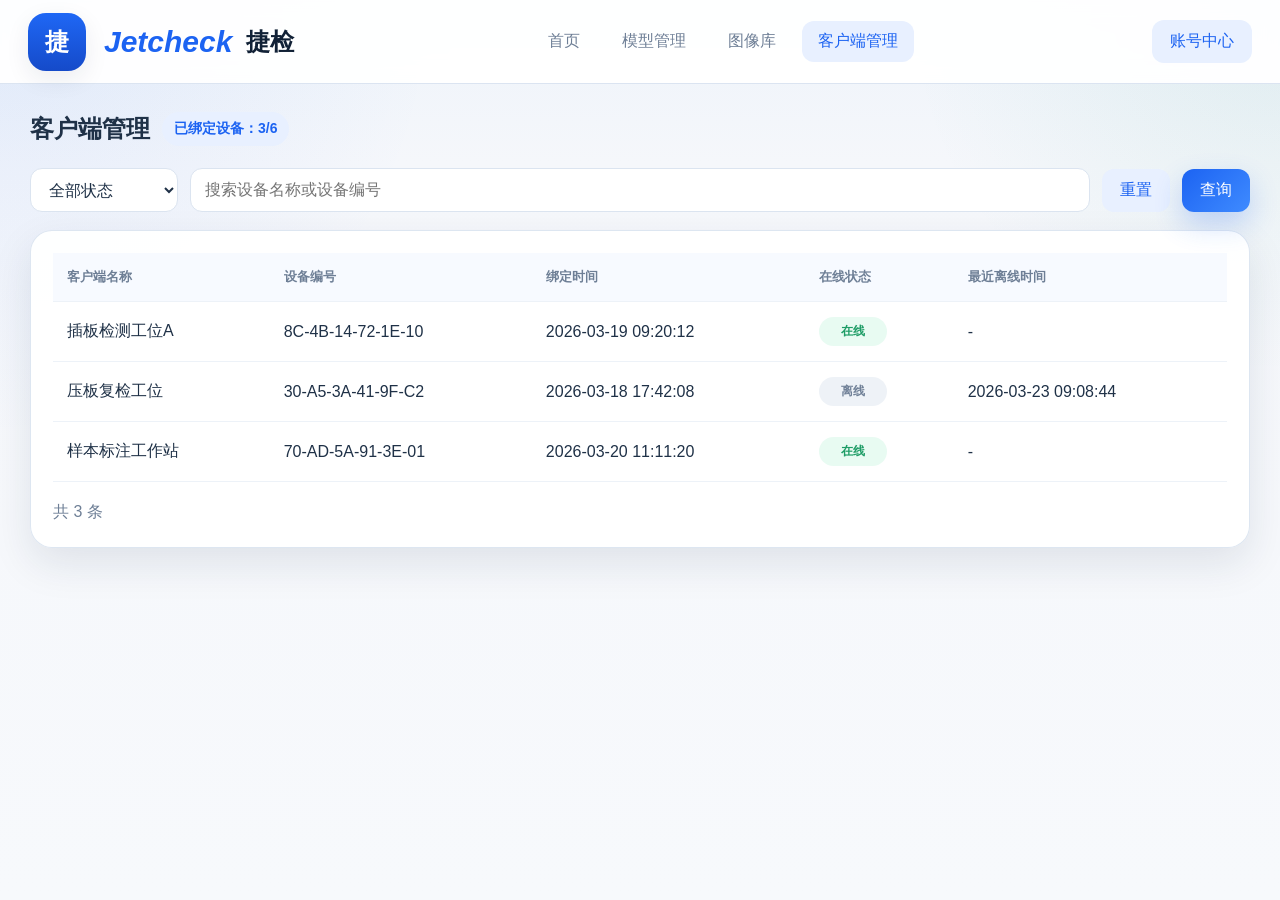
==== commit 00c24afd: "Reorganize publish-site structure" ====
--- a/workspaces/product-v1_3-dev/demo/platform.html
+++ b/workspaces/product-v1_3-dev/demo/platform.html
@@ -24,8 +24,8 @@
         </nav>
         <div class="topbar-actions">
           <button class="secondary-btn" id="openAccountCenterBtn">账号中心</button>
-          <button class="demo-btn" id="refreshPlatformBtn">Demo: 刷新状态</button>
-          <button class="demo-btn" id="resetPlatformDemo">Demo: 重置数据</button>
+          <button class="demo-btn" id="refreshPlatformBtn" hidden>Demo: 刷新状态</button>
+          <button class="demo-btn" id="resetPlatformDemo" hidden>Demo: 重置数据</button>
         </div>
       </header>
 
@@ -33,7 +33,7 @@
         <section class="page-header">
           <div class="page-title-inline">
             <h1>客户端管理</h1>
-            <span class="inline-metric" id="platformQuotaText">客户端配额：0/0</span>
+            <span class="inline-metric" id="platformQuotaText">已绑定设备：0/0</span>
           </div>
         </section>
 
@@ -46,7 +46,7 @@
               <option value="在线">在线</option>
               <option value="离线">离线</option>
             </select>
-            <input id="platformKeywordInput" type="text" placeholder="搜索客户端名称或硬件识别码" />
+            <input id="platformKeywordInput" type="text" placeholder="搜索设备名称或设备编号" />
           </div>
           <div class="toolbar-right">
             <button class="secondary-btn" id="resetPlatformFilters">重置</button>
@@ -59,7 +59,7 @@
             <thead>
               <tr>
                 <th>客户端名称</th>
-                <th>硬件识别码</th>
+                <th>设备编号</th>
                 <th>绑定时间</th>
                 <th>在线状态</th>
                 <th>最近离线时间</th>
@@ -67,7 +67,7 @@
             </thead>
             <tbody id="platformClientTableBody"></tbody>
           </table>
-          <div class="empty-state" id="platformClientEmpty" hidden>没有符合当前筛选条件的客户端记录</div>
+          <div class="empty-state" id="platformClientEmpty" hidden>暂无数据</div>
           <div class="table-footer">
             <span class="muted" id="platformPaginationText">共 0 条</span>
           </div>
--- a/workspaces/product-v1_3-dev/demo/styles.css
+++ b/workspaces/product-v1_3-dev/demo/styles.css
@@ -598,6 +598,13 @@
   font-weight: 700;
 }
 
+.field.is-error input,
+.field.is-error select,
+.field.is-error textarea {
+  border-color: rgba(208, 70, 53, 0.48);
+  box-shadow: 0 0 0 3px rgba(208, 70, 53, 0.12);
+}
+
 .form-grid {
   display: grid;
   gap: 16px 18px;
@@ -614,6 +621,11 @@
 .error-text {
   color: var(--danger);
   line-height: 1.6;
+}
+
+.field-error {
+  margin: -2px 0 0;
+  font-size: 13px;
 }
 
 .divider {
@@ -1697,10 +1709,11 @@
 }
 
 .runtime-result-value {
-  margin: 22px 0 18px;
-  font-size: 64px;
+  margin: 14px 0 12px;
+  font-size: 40px;
   font-weight: 800;
-  line-height: 1;
+  line-height: 1.1;
+  white-space: nowrap;
 }
 
 .runtime-cycle-line {
@@ -1719,6 +1732,20 @@
 .runtime-cycle-line strong {
   white-space: nowrap;
   font-size: 20px;
+}
+
+.runtime-primary-actions {
+  display: flex;
+  flex-direction: row;
+  gap: 10px;
+  margin-top: 12px;
+}
+
+.runtime-primary-actions .primary-btn,
+.runtime-primary-actions .secondary-btn,
+.runtime-primary-actions .danger-btn {
+  flex: 1 1 0;
+  width: auto;
 }
 
 .runtime-camera-info {
@@ -3816,7 +3843,7 @@
   }
 
   .runtime-result-value {
-    font-size: 48px;
+    font-size: 32px;
   }
 
   .modal,
